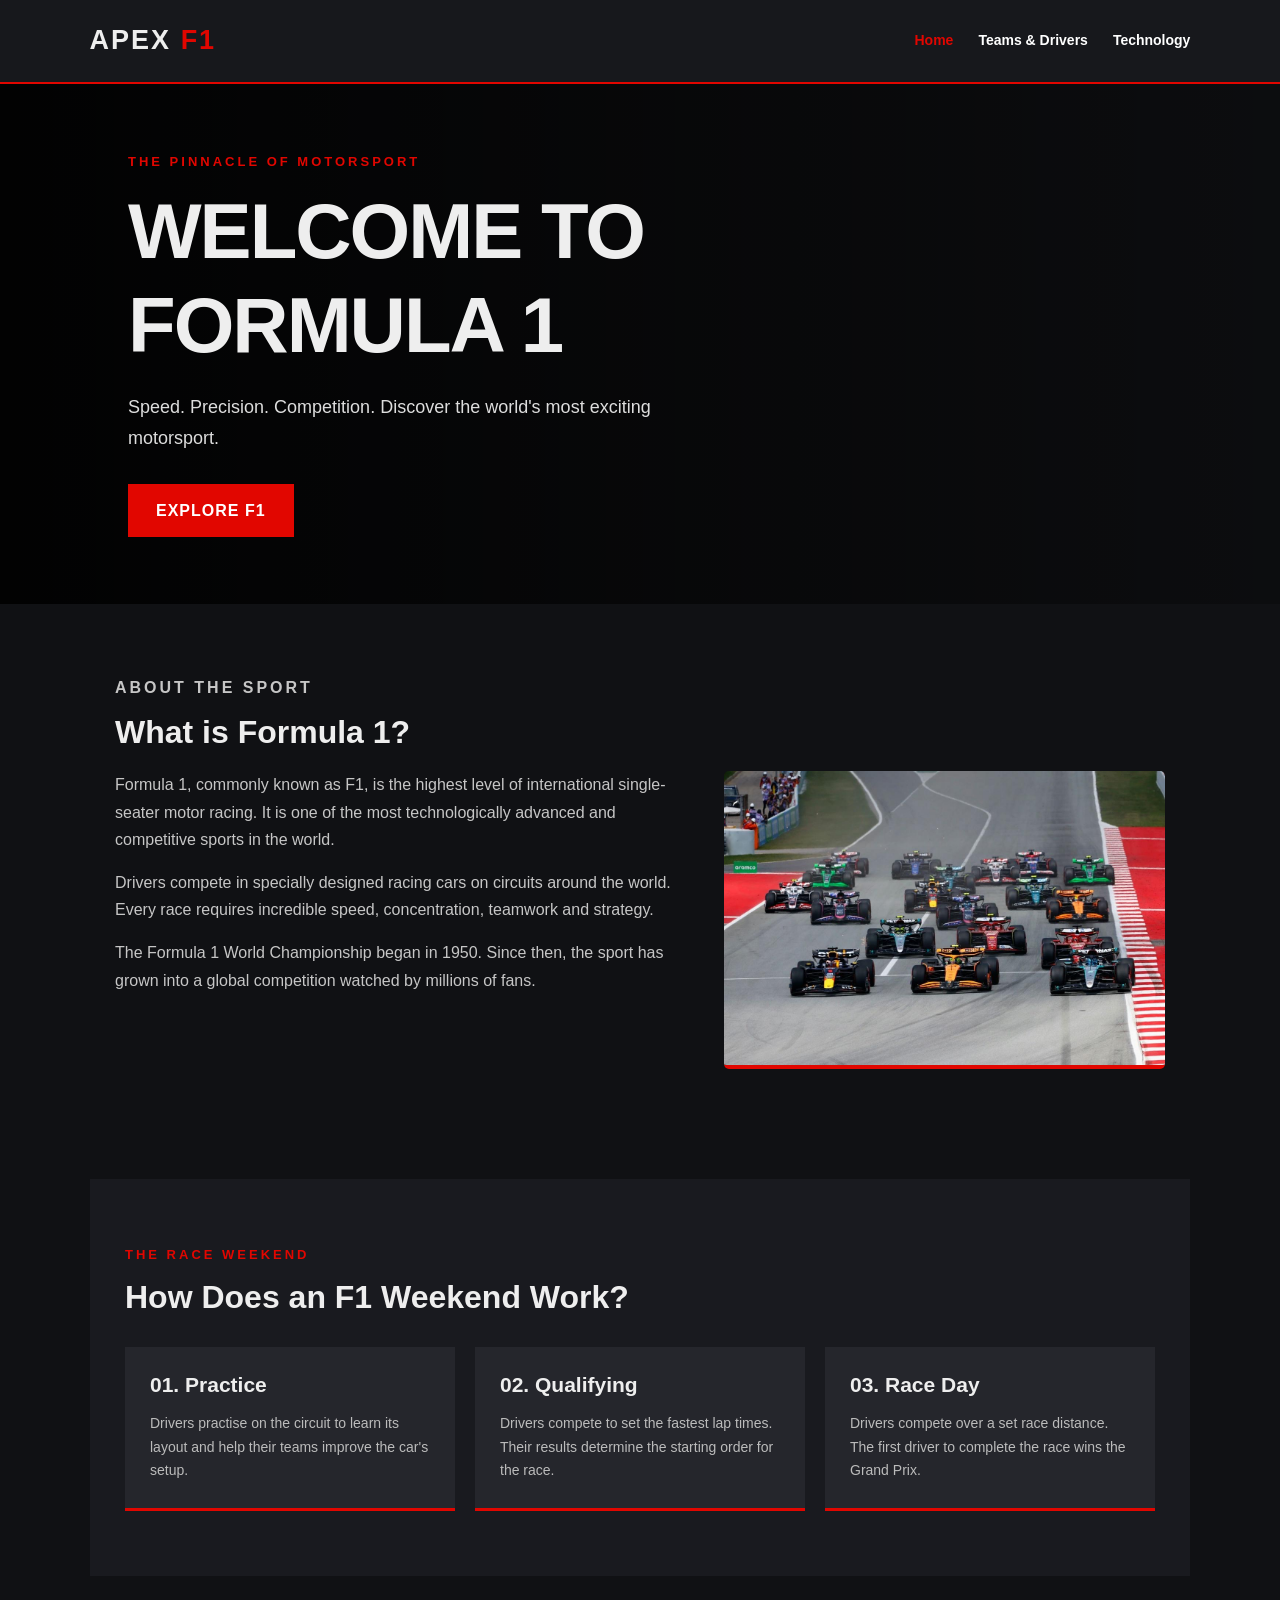
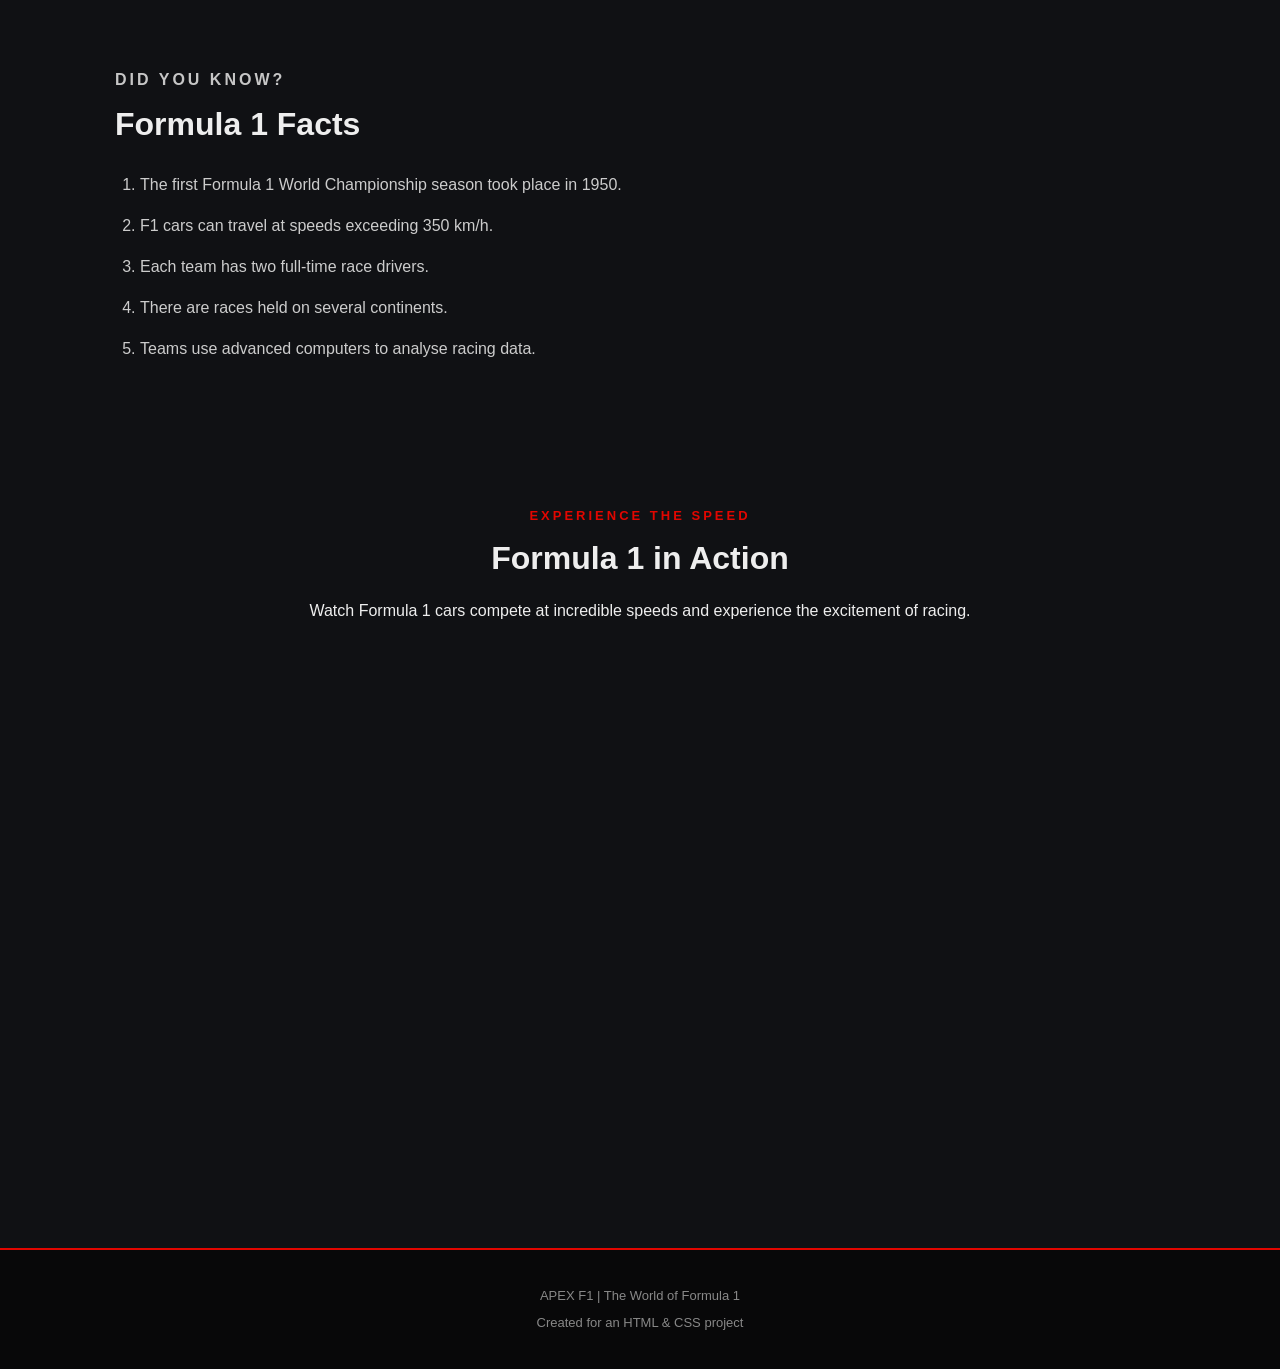
==== index.html @ 7bad1bf3 "first push" ====
<!DOCTYPE html>
<html lang="en">
<head>
    <meta charset="UTF-8">
    <meta name="viewport" content="width=device-width, initial-scale=1.0">
    <title>APEX | Formula 1</title>
    <link rel="stylesheet" href="style.css">
    <link rel="icon" type="image/png" href="Formula_Logo.png">
</head>

<body>

<header>
    <div class="logo">APEX<span> F1</span></div>

    <nav>
        <a class="active" href="index.html">Home</a>
        <a href="teams.html">Teams & Drivers</a>
        <a href="technology.html">Technology</a>
    </nav>
</header>

<section class="hero">
    <div class="hero-content">
        <p class="subtitle">THE PINNACLE OF MOTORSPORT</p>
        <h1>WELCOME TO<br>FORMULA 1</h1>
        <p>
            Speed. Precision. Competition.
            Discover the world's most exciting motorsport.
        </p>
        <a class="btn" href="teams.html">EXPLORE F1</a>
    </div>
</section>

<main>

    <section class="intro">
        <p class="subtitle">ABOUT THE SPORT</p>
        <h2>What is Formula 1?</h2>

        <img src="all cars.jpg"
             alt="Formula 1 cars racing on a circuit"
             class="float-img">

        <p>
            Formula 1, commonly known as F1, is the highest
            level of international single-seater motor racing.
            It is one of the most technologically advanced
            and competitive sports in the world.
        </p>

        <p>
            Drivers compete in specially designed racing cars
            on circuits around the world. Every race requires
            incredible speed, concentration, teamwork and
            strategy.
        </p>

        <p>
            The Formula 1 World Championship began in 1950.
            Since then, the sport has grown into a global
            competition watched by millions of fans.
        </p>

        <div class="clear"></div>
    </section>

    <section class="dark-section">
        <p class="subtitle">THE RACE WEEKEND</p>
        <h2>How Does an F1 Weekend Work?</h2>

        <div class="cards">

            <div class="card">
                <h3>01. Practice</h3>
                <p>
                    Drivers practise on the circuit to learn
                    its layout and help their teams improve
                    the car's setup.
                </p>
            </div>

            <div class="card">
                <h3>02. Qualifying</h3>
                <p>
                    Drivers compete to set the fastest lap
                    times. Their results determine the
                    starting order for the race.
                </p>
            </div>

            <div class="card">
                <h3>03. Race Day</h3>
                <p>
                    Drivers compete over a set race distance.
                    The first driver to complete the race
                    wins the Grand Prix.
                </p>
            </div>

        </div>
    </section>

    <section class="facts">
        <p class="subtitle">DID YOU KNOW?</p>
        <h2>Formula 1 Facts</h2>

        <ol>
            <li>The first Formula 1 World Championship
                season took place in 1950.</li>
            <li>F1 cars can travel at speeds exceeding
                350 km/h.</li>
            <li>Each team has two full-time race drivers.</li>
            <li>There are races held on several continents.</li>
            <li>Teams use advanced computers to analyse
                racing data.</li>
        </ol>
    </section>

    <section class="video-section">
        <p class="subtitle">EXPERIENCE THE SPEED</p>
        <h2>Formula 1 in Action</h2>

        <p>
            Watch Formula 1 cars compete at incredible
            speeds and experience the excitement of racing.
        </p>

        <div class="video-container">
           <iframe width="560" height="315" src="https://www.youtube.com/embed/iplqqfWecA4?si=iFHyHCrBmv_qvKdH" title="YouTube video player" frameborder="0" allow="accelerometer; autoplay; clipboard-write; encrypted-media; gyroscope; picture-in-picture; web-share" referrerpolicy="strict-origin-when-cross-origin" allowfullscreen></iframe>
        </div>
    </section>

</main>

<footer>
    <p>APEX F1 | The World of Formula 1</p>
    <p>Created for an HTML & CSS project</p>
</footer>

</body>
</html>
---- style.css ----
/* GENERAL STYLING */

* {
    margin: 0;
    padding: 0;
    box-sizing: border-box;
}

body {
    background-color: #101114;
    color: #eeeeee;
    font-family: Arial, Helvetica, sans-serif;
    line-height: 1.7;
}

html {
    scroll-behavior: smooth;
}

main {
    max-width: 1100px;
    margin: auto;
    padding: 0 25px;
}

h1, h2, h3 {
    line-height: 1.2;
}

h2 {
    font-size: 32px;
    margin-bottom: 20px;
}

p {
    margin-bottom: 16px;
}

.subtitle {
    color: #e10600;
    font-weight: bold;
    letter-spacing: 3px;
    font-size: 13px;
    margin-bottom: 12px;
}




header {
    background-color: #17181c;
    padding: 18px 7%;
    display: flex;
    justify-content: space-between;
    align-items: center;
    border-bottom: 2px solid #e10600;
}

.logo {
    font-size: 27px;
    font-weight: 900;
    letter-spacing: 2px;
}

.logo span {
    color: #e10600;
}

nav {
    display: flex;
    gap: 25px;
}

nav a {
    color: white;
    text-decoration: none;
    font-size: 14px;
    font-weight: bold;
    transition: 0.3s;
}

nav a:hover,
nav a.active {
    color: #e10600;
}



.hero {
    min-height: 520px;
    background:
        linear-gradient(90deg, rgba(0,0,0,0.9),
        rgba(0,0,0,0.25)),
        url("images/f1-home.jpg");

    background-size: cover;
    background-position: center;
    display: flex;
    align-items: center;
    padding: 60px 10%;
}

.hero-content {
    max-width: 600px;
}

.hero h1 {
    font-size: clamp(45px, 7vw, 78px);
    font-weight: 900;
    margin-bottom: 20px;
    letter-spacing: -2px;
}

.hero-content p:not(.subtitle) {
    font-size: 18px;
    color: #dddddd;
    margin-bottom: 30px;
}

.btn {
    display: inline-block;
    background-color: #e10600;
    color: white;
    text-decoration: none;
    padding: 13px 28px;
    font-weight: bold;
    letter-spacing: 1px;
    transition: 0.3s;
}

.btn:hover {
    background-color: white;
    color: #e10600;
}




.page-banner {
    background: linear-gradient(120deg, #25262c, #111114);
    text-align: center;
    padding: 85px 20px;
    border-bottom: 1px solid #333;
}

.page-banner h1 {
    font-size: clamp(40px, 6vw, 65px);
    margin-bottom: 15px;
}

.page-banner p:last-child {
    color: #bbbbbb;
}




.intro,
.facts {
    padding: 70px 0;
}

.intro p,
.facts p {
    color: #c6c6c6;
    font-size: 16px;
}



.float-img {
    float: right;
    width: 42%;
    margin: 0 0 20px 30px;
    border-radius: 5px;
    border-bottom: 4px solid #e10600;
}

.clear {
    clear: both;
}

.wide-img {
    width: 100%;
    max-height: 400px;
    object-fit: cover;
    margin: 20px 0;
    border-radius: 5px;
}




.dark-section {
    background-color: #191a1f;
    padding: 65px 35px;
    margin: 20px -25px;
}

.cards {
    display: grid;
    grid-template-columns: repeat(3, 1fr);
    gap: 20px;
    margin-top: 30px;
}

.card,
.team-card {
    background-color: #25262c;
    padding: 25px;
    border-bottom: 3px solid #e10600;
    transition: 0.3s;
}

.card:hover,
.team-card:hover {
    transform: translateY(-6px);
    background-color: #303137;
}

.card h3,
.team-card h3 {
    margin-bottom: 15px;
    font-size: 21px;
}

.card p,
.team-card p {
    color: #bbbbbb;
    font-size: 14px;
    margin: 0;
}




.team-grid {
    display: grid;
    grid-template-columns: repeat(2, 1fr);
    gap: 20px;
    margin-top: 30px;
}

.red {
    color: #e10600;
}

.blue {
    color: #3d9bff;
}

.orange {
    color: #ff8700;
}
.aqua {
    color: aqua;
}



ol, ul {
    padding-left: 25px;
    color: #cccccc;
}

li {
    padding: 7px 0;
}




table {
    width: 100%;
    border-collapse: collapse;
    margin-top: 25px;
    background-color: #191a1f;
}

th {
    background-color: #e10600;
    color: white;
    text-align: left;
}

th, td {
    padding: 13px 18px;
    border-bottom: 1px solid #393939;
}

tr:hover {
    background-color: #292a30;
}

.small-note {
    font-size: 12px;
    color: #888888;
    margin-top: 12px;
}



.video-section {
    padding: 65px 0;
    text-align: center;
}

.video-container {
    position: relative;
    width: 100%;
    max-width: 800px;
    aspect-ratio: 16 / 9;
    margin: 30px auto;
}

.video-container iframe {
    width: 100%;
    height: 100%;
    border: none;
}



footer {
    background-color: #080809;
    text-align: center;
    padding: 30px;
    margin-top: 40px;
    border-top: 2px solid #e10600;
}

footer p {
    color: #888888;
    font-size: 13px;
    margin: 5px;
}

@media (max-width: 700px) {

    header {
        flex-direction: column;
        gap: 15px;
    }

    nav {
        gap: 15px;
        flex-wrap: wrap;
        justify-content: center;
    }

    .hero {
        min-height: 430px;
        padding: 40px 7%;
    }

    .cards {
        grid-template-columns: 1fr;
    }

    .team-grid {
        grid-template-columns: 1fr;
    }

    .float-img {
        float: none;
        width: 100%;
        margin: 0 0 20px 0;
    }

    .dark-section {
        padding: 45px 20px;
        margin: 20px -25px;
    }
}
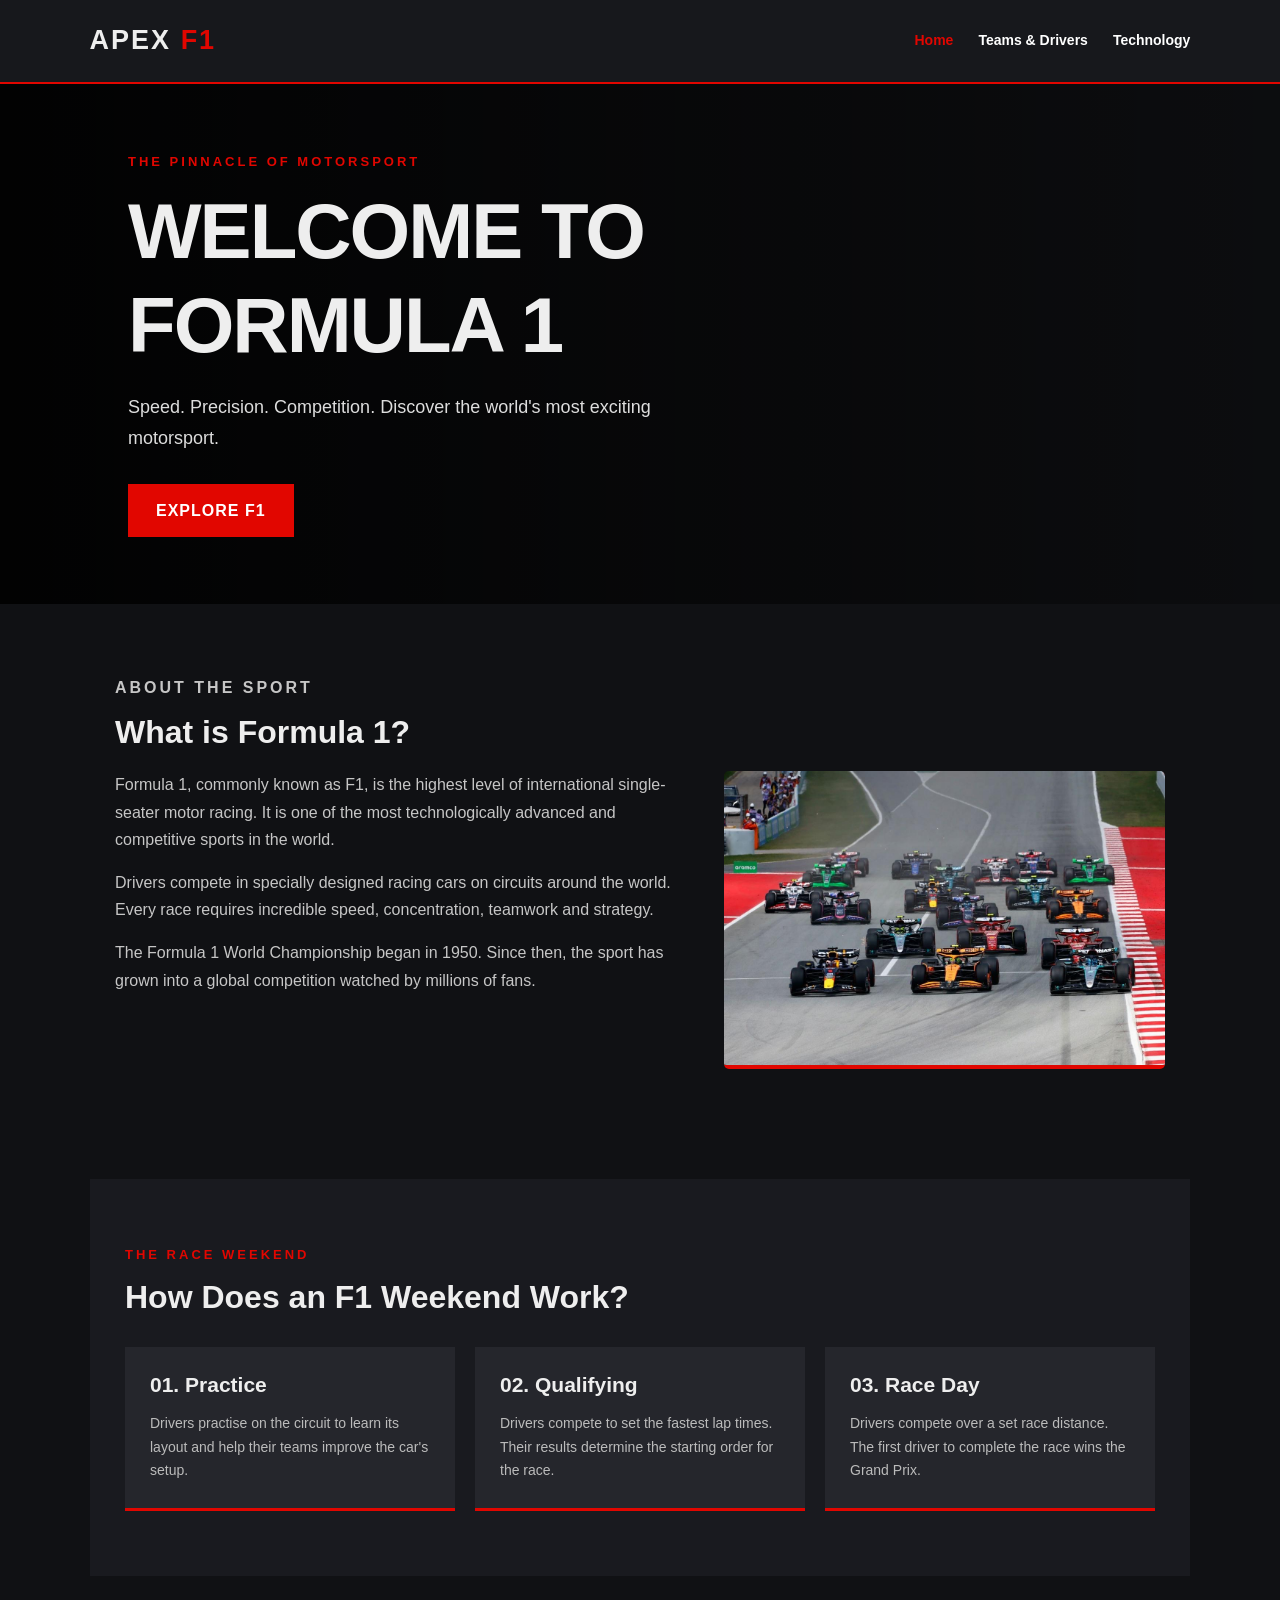
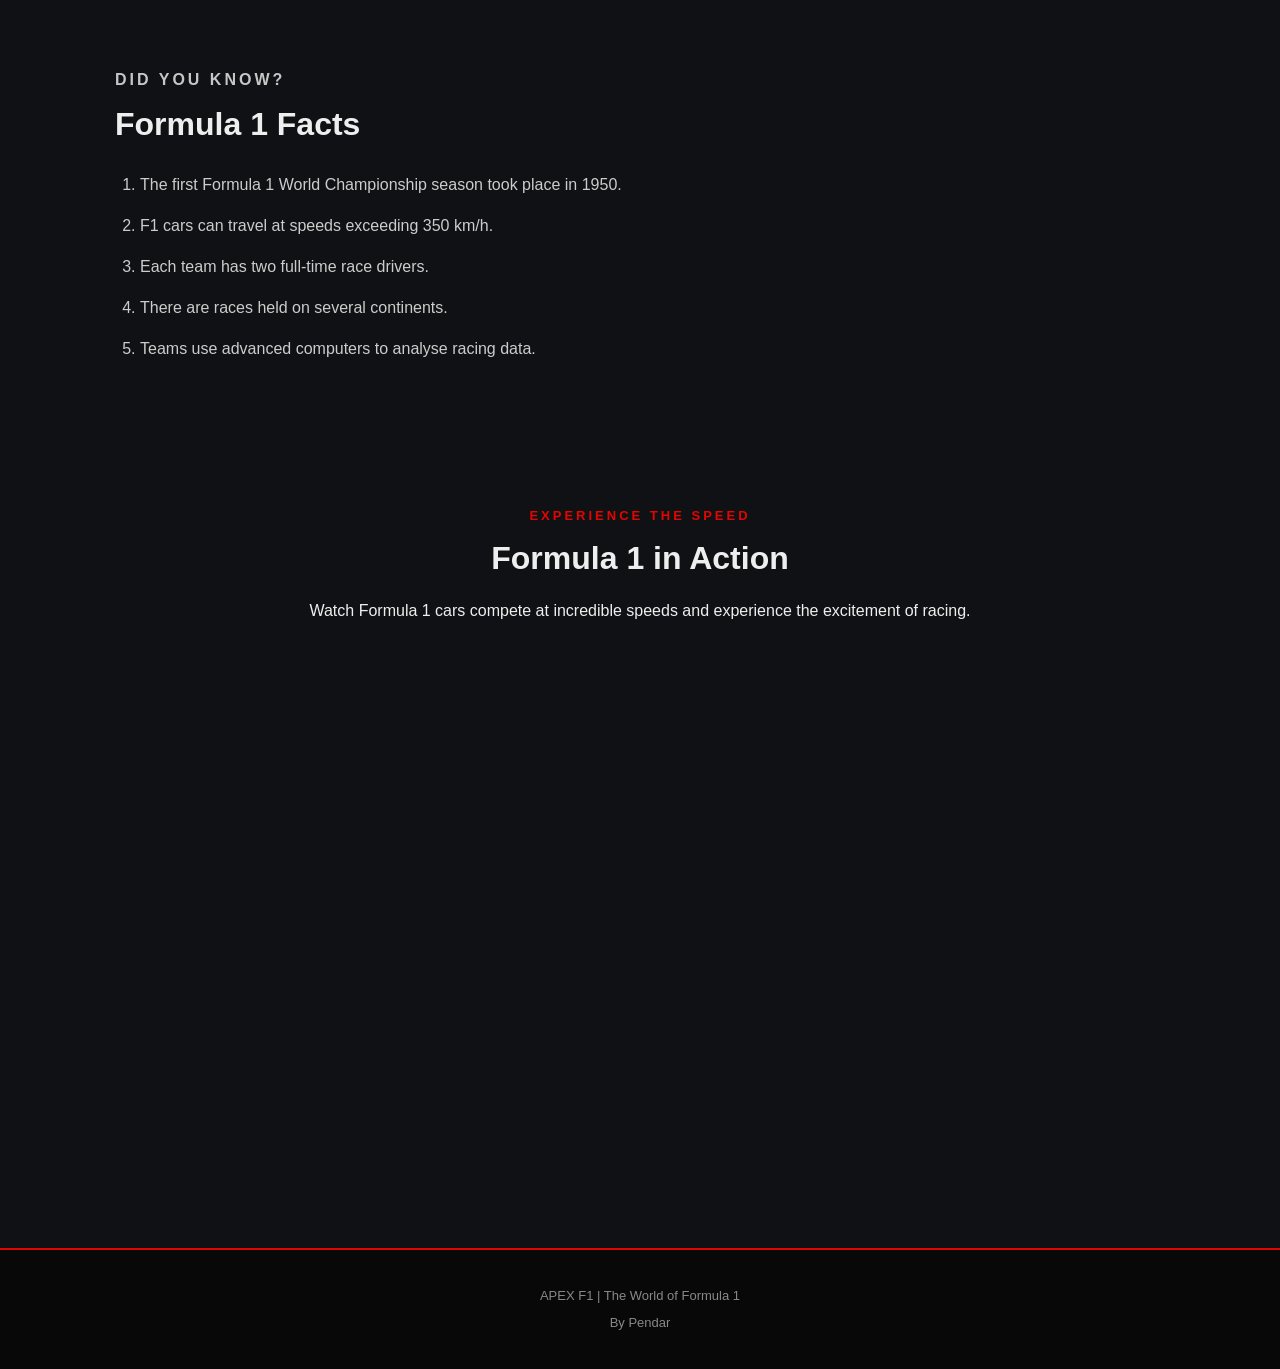
==== commit 9289842e: "Add author name to footer in index.html Updated the index.html file to include the author's name in " ====
--- a/index.html
+++ b/index.html
@@ -5,7 +5,7 @@
     <meta charset="UTF-8">
     <meta name="viewport" content="width=device-width, initial-scale=1.0">
     <title>APEX | Formula 1</title>
-    <link rel="stylesheet" href="style.css">
+    <link rel="stylesheet" href="style.css" >
     <link rel="icon" type="image/png" href="Formula_Logo.png">
 </head>
 
@@ -136,7 +136,7 @@
 
 <footer>
     <p>APEX F1 | The World of Formula 1</p>
-    <p>Created for an HTML & CSS project</p>
+    <p>By Pendar</p>
 </footer>
 
 </body>
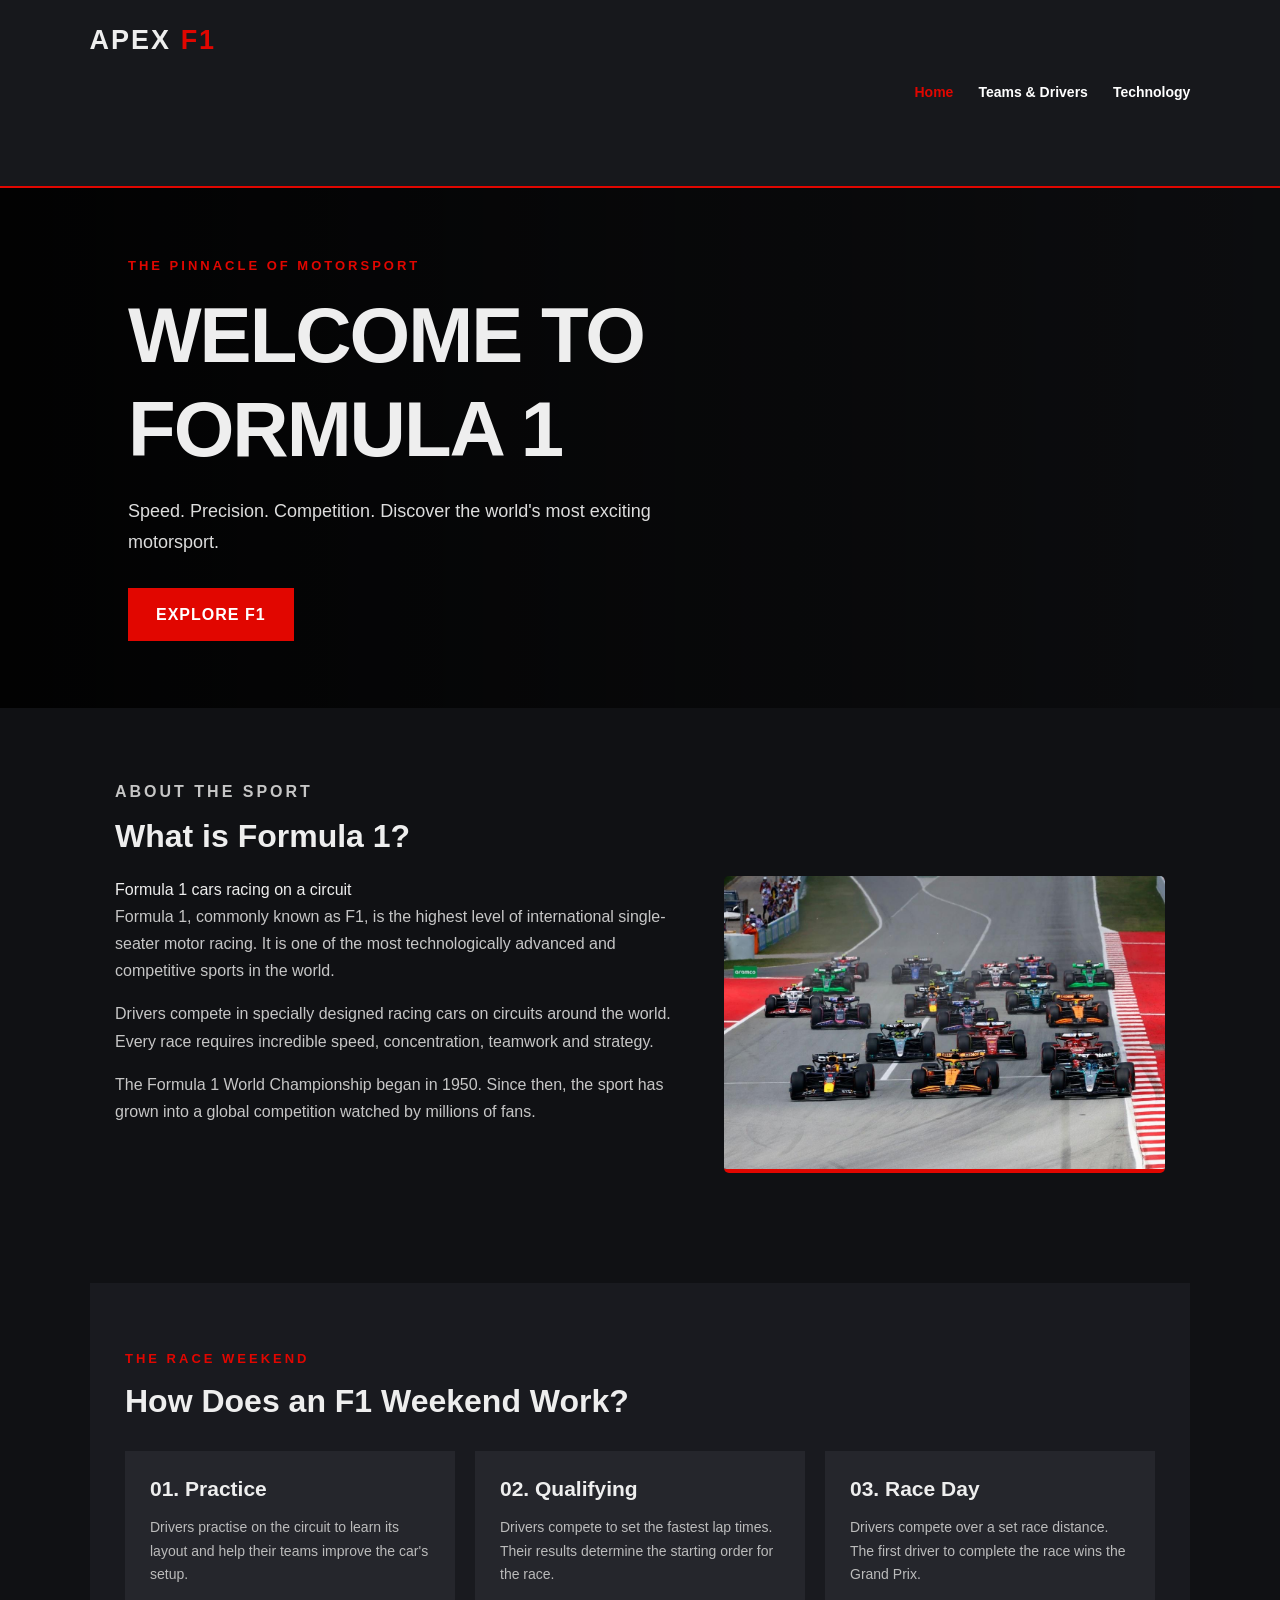
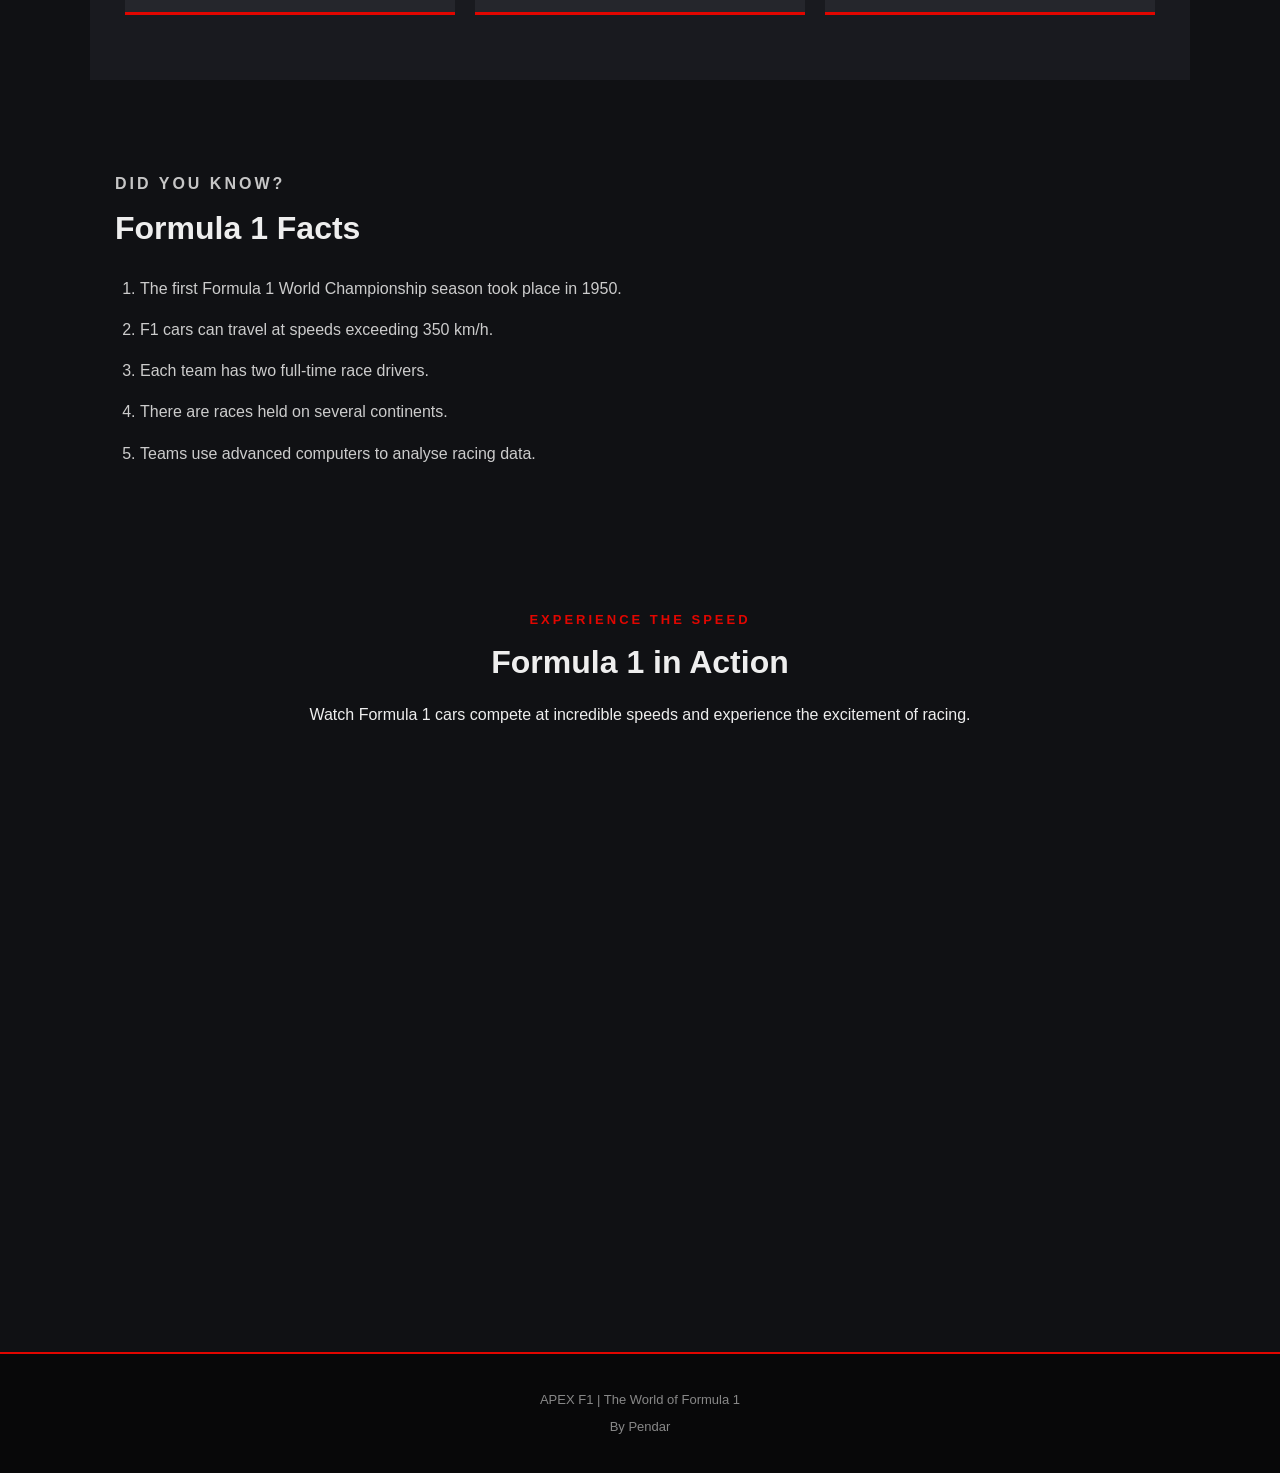
==== commit b1e4cc46: "Fix HTML formatting and add figure caption" ====
--- a/index.html
+++ b/index.html
@@ -38,11 +38,14 @@
     <section class="intro">
         <p class="subtitle">ABOUT THE SPORT</p>
         <h2>What is Formula 1?</h2>
-
-        <img src="all cars.jpg"
-             alt="Formula 1 cars racing on a circuit"
-             class="float-img">
-
+        <figure>
+            <img src="all cars.jpg"
+                 alt="Formula 1 cars racing on a circuit"
+                 class="float-img">
+            <figcaption>
+                Formula 1 cars racing on a circuit
+            </figcaption>
+        </figure>
         <p>
             Formula 1, commonly known as F1, is the highest
             level of international single-seater motor racing.
--- a/style.css
+++ b/style.css
@@ -45,7 +45,11 @@
     margin-bottom: 12px;
 }
 
-
+.logo {
+    width: 150px;
+    height: 150px;
+    object-fit: contain;
+}
 
 
 header {
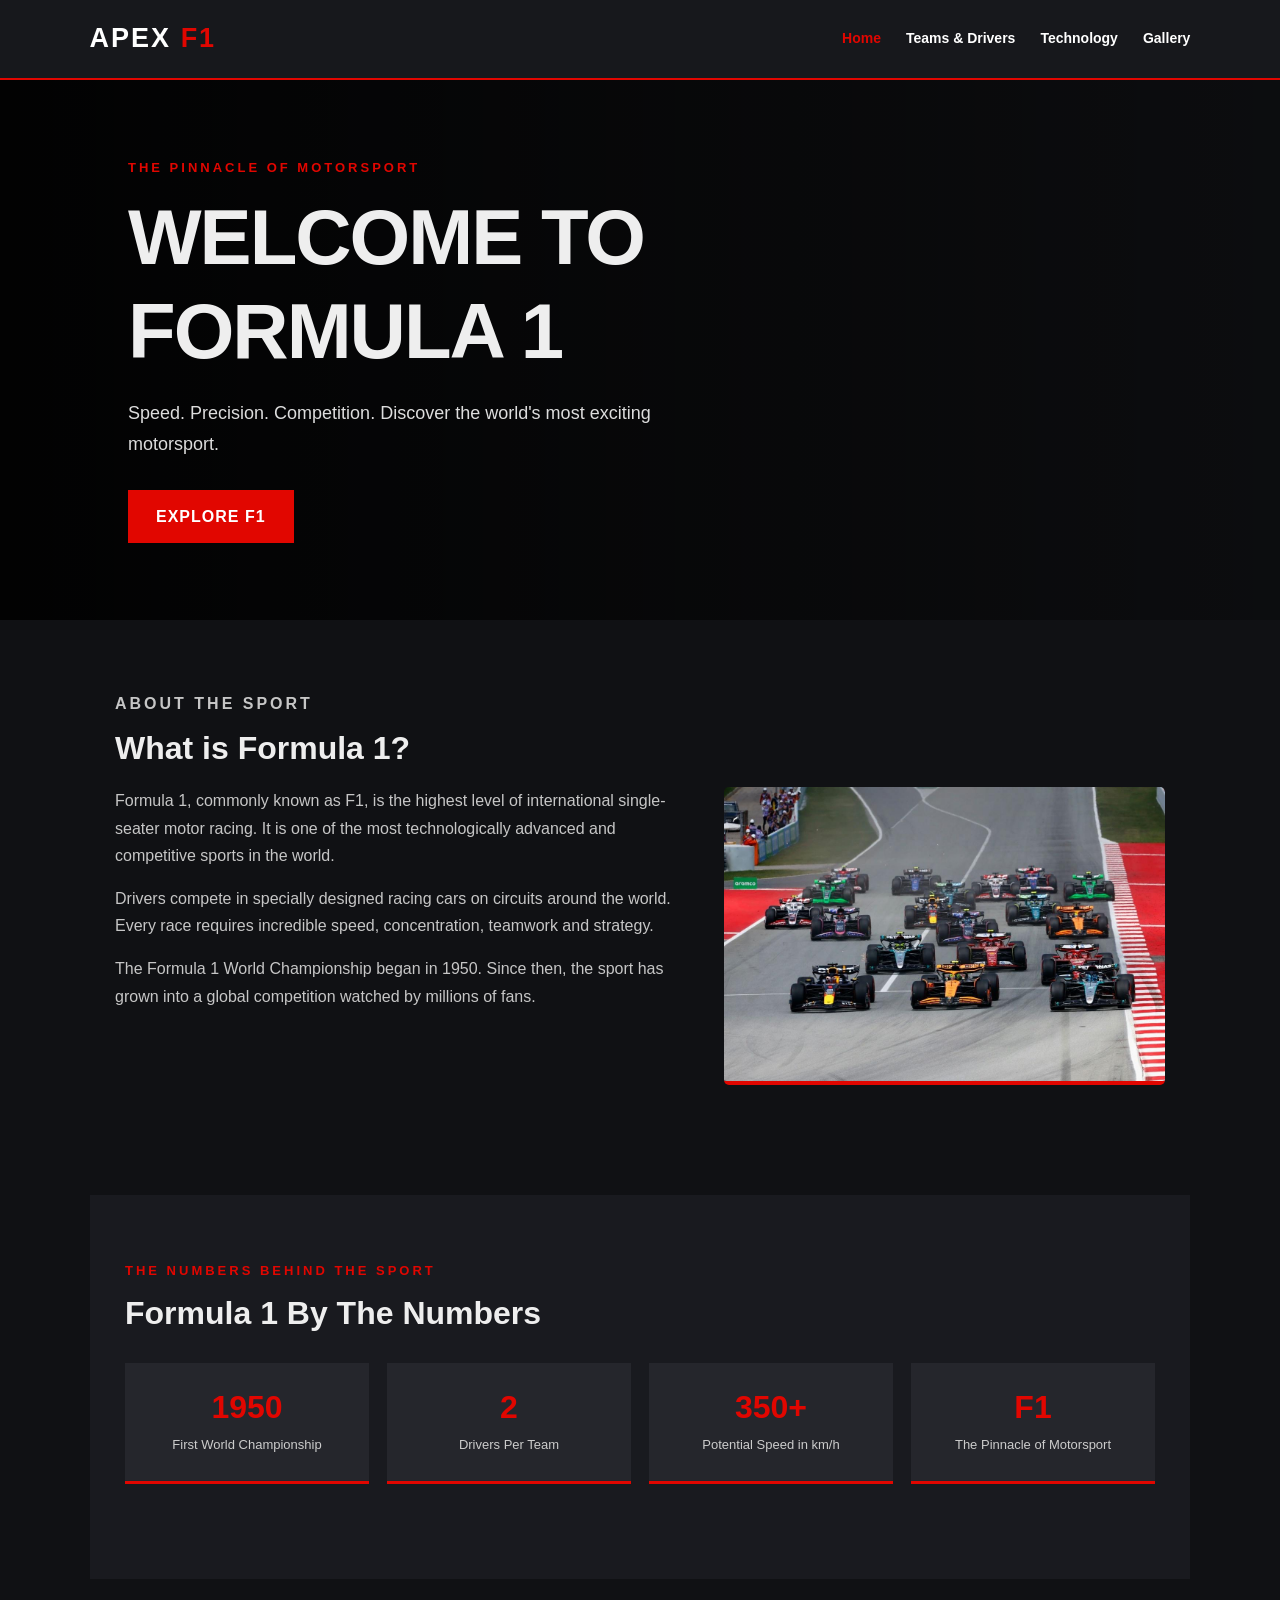
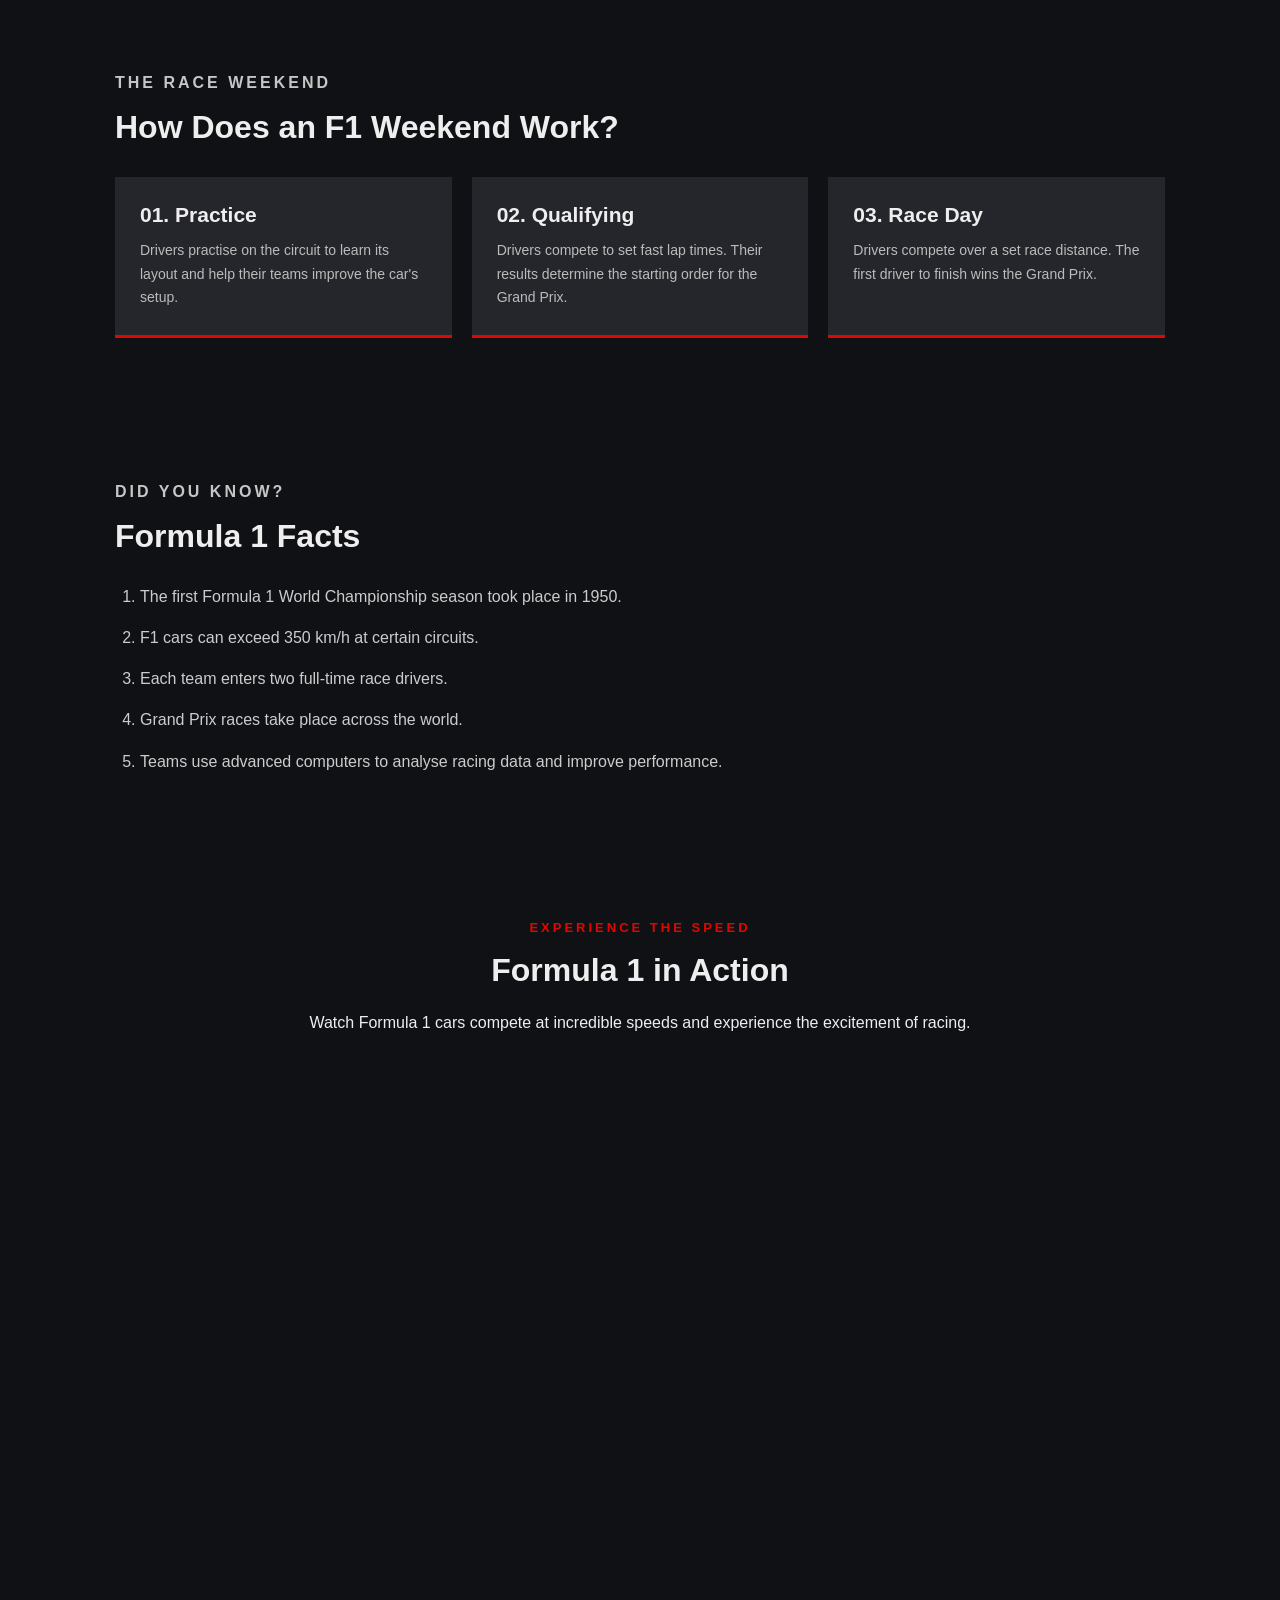
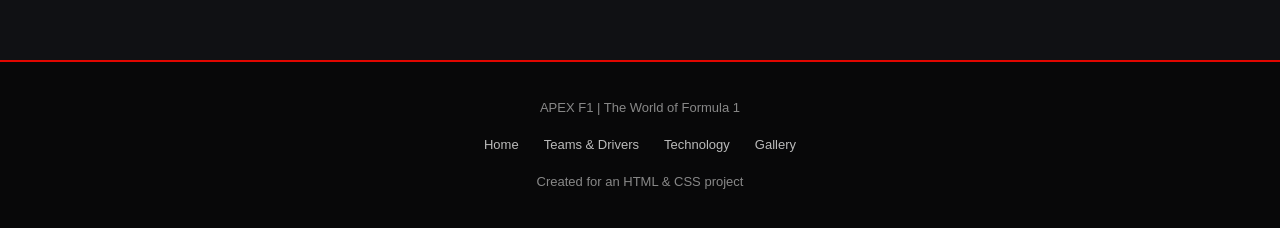
==== commit c9107cdd: "add gallery page and some new things" ====
--- a/index.html
+++ b/index.html
@@ -4,8 +4,10 @@
 <head>
     <meta charset="UTF-8">
     <meta name="viewport" content="width=device-width, initial-scale=1.0">
+
     <title>APEX | Formula 1</title>
-    <link rel="stylesheet" href="style.css" >
+
+    <link rel="stylesheet" href="style.css">
     <link rel="icon" type="image/png" href="Formula_Logo.png">
 </head>
 
@@ -18,17 +20,21 @@
         <a class="active" href="index.html">Home</a>
         <a href="teams.html">Teams & Drivers</a>
         <a href="technology.html">Technology</a>
+        <a href="gallery.html">Gallery</a>
     </nav>
 </header>
 
 <section class="hero">
     <div class="hero-content">
         <p class="subtitle">THE PINNACLE OF MOTORSPORT</p>
+
         <h1>WELCOME TO<br>FORMULA 1</h1>
+
         <p>
             Speed. Precision. Competition.
             Discover the world's most exciting motorsport.
         </p>
+
         <a class="btn" href="teams.html">EXPLORE F1</a>
     </div>
 </section>
@@ -37,15 +43,13 @@
 
     <section class="intro">
         <p class="subtitle">ABOUT THE SPORT</p>
+
         <h2>What is Formula 1?</h2>
-        <figure>
-            <img src="all cars.jpg"
-                 alt="Formula 1 cars racing on a circuit"
-                 class="float-img">
-            <figcaption>
-                Formula 1 cars racing on a circuit
-            </figcaption>
-        </figure>
+
+        <img src="all cars.jpg"
+             alt="Formula 1 cars racing on a circuit"
+             class="float-img">
+
         <p>
             Formula 1, commonly known as F1, is the highest
             level of international single-seater motor racing.
@@ -70,7 +74,38 @@
     </section>
 
     <section class="dark-section">
+        <p class="subtitle">THE NUMBERS BEHIND THE SPORT</p>
+
+        <h2>Formula 1 By The Numbers</h2>
+
+        <div class="stats-grid">
+
+            <div class="stat-card">
+                <h3>1950</h3>
+                <p>First World Championship</p>
+            </div>
+
+            <div class="stat-card">
+                <h3>2</h3>
+                <p>Drivers Per Team</p>
+            </div>
+
+            <div class="stat-card">
+                <h3>350+</h3>
+                <p>Potential Speed in km/h</p>
+            </div>
+
+            <div class="stat-card">
+                <h3>F1</h3>
+                <p>The Pinnacle of Motorsport</p>
+            </div>
+
+        </div>
+    </section>
+
+    <section class="intro">
         <p class="subtitle">THE RACE WEEKEND</p>
+
         <h2>How Does an F1 Weekend Work?</h2>
 
         <div class="cards">
@@ -87,9 +122,9 @@
             <div class="card">
                 <h3>02. Qualifying</h3>
                 <p>
-                    Drivers compete to set the fastest lap
-                    times. Their results determine the
-                    starting order for the race.
+                    Drivers compete to set fast lap times.
+                    Their results determine the starting
+                    order for the Grand Prix.
                 </p>
             </div>
 
@@ -97,8 +132,8 @@
                 <h3>03. Race Day</h3>
                 <p>
                     Drivers compete over a set race distance.
-                    The first driver to complete the race
-                    wins the Grand Prix.
+                    The first driver to finish wins the
+                    Grand Prix.
                 </p>
             </div>
 
@@ -107,22 +142,37 @@
 
     <section class="facts">
         <p class="subtitle">DID YOU KNOW?</p>
+
         <h2>Formula 1 Facts</h2>
 
         <ol>
-            <li>The first Formula 1 World Championship
-                season took place in 1950.</li>
-            <li>F1 cars can travel at speeds exceeding
-                350 km/h.</li>
-            <li>Each team has two full-time race drivers.</li>
-            <li>There are races held on several continents.</li>
-            <li>Teams use advanced computers to analyse
-                racing data.</li>
+            <li>
+                The first Formula 1 World Championship
+                season took place in 1950.
+            </li>
+
+            <li>
+                F1 cars can exceed 350 km/h at certain circuits.
+            </li>
+
+            <li>
+                Each team enters two full-time race drivers.
+            </li>
+
+            <li>
+                Grand Prix races take place across the world.
+            </li>
+
+            <li>
+                Teams use advanced computers to analyse
+                racing data and improve performance.
+            </li>
         </ol>
     </section>
 
     <section class="video-section">
         <p class="subtitle">EXPERIENCE THE SPEED</p>
+
         <h2>Formula 1 in Action</h2>
 
         <p>
@@ -131,7 +181,15 @@
         </p>
 
         <div class="video-container">
-           <iframe width="560" height="315" src="https://www.youtube.com/embed/iplqqfWecA4?si=iFHyHCrBmv_qvKdH" title="YouTube video player" frameborder="0" allow="accelerometer; autoplay; clipboard-write; encrypted-media; gyroscope; picture-in-picture; web-share" referrerpolicy="strict-origin-when-cross-origin" allowfullscreen></iframe>
+            <iframe
+                src="https://www.youtube.com/embed/iplqqfWecA4"
+                title="Formula 1 racing video"
+                allow="accelerometer; autoplay; clipboard-write;
+                       encrypted-media; gyroscope;
+                       picture-in-picture; web-share"
+                referrerpolicy="strict-origin-when-cross-origin"
+                allowfullscreen>
+            </iframe>
         </div>
     </section>
 
@@ -139,7 +197,15 @@
 
 <footer>
     <p>APEX F1 | The World of Formula 1</p>
-    <p>By Pendar</p>
+
+    <div class="footer-links">
+        <a href="index.html">Home</a>
+        <a href="teams.html">Teams & Drivers</a>
+        <a href="technology.html">Technology</a>
+        <a href="gallery.html">Gallery</a>
+    </div>
+
+    <p>Created for an HTML & CSS project</p>
 </footer>
 
 </body>
--- a/style.css
+++ b/style.css
@@ -1,5 +1,9 @@
 
-/* GENERAL STYLING */
+/* =====================================
+   APEX F1 - MAIN STYLESHEET
+   ===================================== */
+
+/* RESET */
 
 * {
     margin: 0;
@@ -7,15 +11,15 @@
     box-sizing: border-box;
 }
 
+html {
+    scroll-behavior: smooth;
+}
+
 body {
-    background-color: #101114;
+    background: #101114;
     color: #eeeeee;
     font-family: Arial, Helvetica, sans-serif;
     line-height: 1.7;
-}
-
-html {
-    scroll-behavior: smooth;
 }
 
 main {
@@ -33,38 +37,40 @@
     margin-bottom: 20px;
 }
 
+h3 {
+    margin-bottom: 12px;
+}
+
 p {
     margin-bottom: 16px;
 }
 
-.subtitle {
-    color: #e10600;
-    font-weight: bold;
-    letter-spacing: 3px;
-    font-size: 13px;
-    margin-bottom: 12px;
-}
-
-.logo {
-    width: 150px;
-    height: 150px;
-    object-fit: contain;
-}
-
+a {
+    color: inherit;
+}
+
+img {
+    max-width: 100%;
+}
+
+/* HEADER AND NAVIGATION */
 
 header {
-    background-color: #17181c;
-    padding: 18px 7%;
+    background: #17181c;
+    padding: 16px 7%;
     display: flex;
     justify-content: space-between;
     align-items: center;
+    gap: 20px;
     border-bottom: 2px solid #e10600;
 }
 
 .logo {
+    color: white;
     font-size: 27px;
     font-weight: 900;
     letter-spacing: 2px;
+    white-space: nowrap;
 }
 
 .logo span {
@@ -73,6 +79,8 @@
 
 nav {
     display: flex;
+    align-items: center;
+    flex-wrap: wrap;
     gap: 25px;
 }
 
@@ -81,7 +89,7 @@
     text-decoration: none;
     font-size: 14px;
     font-weight: bold;
-    transition: 0.3s;
+    transition: color 0.3s;
 }
 
 nav a:hover,
@@ -89,14 +97,43 @@
     color: #e10600;
 }
 
-
+/* GENERAL TEXT */
+
+.subtitle {
+    color: #e10600;
+    font-weight: bold;
+    letter-spacing: 3px;
+    font-size: 13px;
+    margin-bottom: 12px;
+}
+
+.red {
+    color: #e10600;
+}
+
+.blue {
+    color: #3d9bff;
+}
+
+.orange {
+    color: #ff8700;
+}
+
+.aqua {
+    color: #00d2be;
+}
+
+/* HOMEPAGE HERO */
 
 .hero {
-    min-height: 520px;
+    min-height: 540px;
     background:
-        linear-gradient(90deg, rgba(0,0,0,0.9),
-        rgba(0,0,0,0.25)),
-        url("images/f1-home.jpg");
+        linear-gradient(
+            90deg,
+            rgba(0,0,0,0.9),
+            rgba(0,0,0,0.25)
+        ),
+        url("f1-home.jpg");
 
     background-size: cover;
     background-position: center;
@@ -124,7 +161,7 @@
 
 .btn {
     display: inline-block;
-    background-color: #e10600;
+    background: #e10600;
     color: white;
     text-decoration: none;
     padding: 13px 28px;
@@ -134,12 +171,11 @@
 }
 
 .btn:hover {
-    background-color: white;
-    color: #e10600;
-}
-
-
-
+    background: white;
+    color: #e10600;
+}
+
+/* PAGE BANNERS */
 
 .page-banner {
     background: linear-gradient(120deg, #25262c, #111114);
@@ -157,8 +193,7 @@
     color: #bbbbbb;
 }
 
-
-
+/* CONTENT SECTIONS */
 
 .intro,
 .facts {
@@ -171,11 +206,19 @@
     font-size: 16px;
 }
 
-
+.dark-section {
+    background: #191a1f;
+    padding: 65px 35px;
+    margin: 20px -25px;
+}
+
+/* FLOATING IMAGES */
 
 .float-img {
     float: right;
     width: 42%;
+    max-height: 320px;
+    object-fit: cover;
     margin: 0 0 20px 30px;
     border-radius: 5px;
     border-bottom: 4px solid #e10600;
@@ -193,16 +236,10 @@
     border-radius: 5px;
 }
 
-
-
-
-.dark-section {
-    background-color: #191a1f;
-    padding: 65px 35px;
-    margin: 20px -25px;
-}
-
-.cards {
+/* GENERAL CARDS */
+
+.cards,
+.team-grid {
     display: grid;
     grid-template-columns: repeat(3, 1fr);
     gap: 20px;
@@ -211,7 +248,7 @@
 
 .card,
 .team-card {
-    background-color: #25262c;
+    background: #25262c;
     padding: 25px;
     border-bottom: 3px solid #e10600;
     transition: 0.3s;
@@ -220,13 +257,7 @@
 .card:hover,
 .team-card:hover {
     transform: translateY(-6px);
-    background-color: #303137;
-}
-
-.card h3,
-.team-card h3 {
-    margin-bottom: 15px;
-    font-size: 21px;
+    background: #303137;
 }
 
 .card p,
@@ -236,54 +267,133 @@
     margin: 0;
 }
 
-
-
-
-.team-grid {
+.card h3,
+.team-card h3 {
+    font-size: 21px;
+}
+
+/* STATISTICS */
+
+.stats-grid {
     display: grid;
-    grid-template-columns: repeat(2, 1fr);
+    grid-template-columns: repeat(4, 1fr);
+    gap: 18px;
+    margin: 30px 0;
+}
+
+.stat-card {
+    background: #25262c;
+    padding: 25px 15px;
+    text-align: center;
+    border-bottom: 3px solid #e10600;
+    transition: 0.3s;
+}
+
+.stat-card:hover {
+    transform: translateY(-5px);
+    background: #303137;
+}
+
+.stat-card h3 {
+    color: #e10600;
+    font-size: 32px;
+    margin-bottom: 8px;
+}
+
+.stat-card p {
+    color: #cccccc;
+    font-size: 13px;
+    margin: 0;
+}
+
+/* DRIVER PROFILES */
+
+.driver-grid {
+    display: grid;
+    grid-template-columns: repeat(3, 1fr);
+    gap: 22px;
+    margin-top: 30px;
+}
+
+.driver-card {
+    background: #25262c;
+    overflow: hidden;
+    border-bottom: 3px solid #e10600;
+    transition: 0.3s;
+}
+
+.driver-card:hover {
+    transform: translateY(-6px);
+    background: #303137;
+}
+
+.driver-card img {
+    width: 100%;
+    height: 240px;
+    object-fit: cover;
+    display: block;
+}
+
+.driver-info {
+    padding: 20px;
+}
+
+.driver-info p {
+    color: #bbbbbb;
+    font-size: 14px;
+    margin: 5px 0;
+}
+
+/* GALLERY */
+
+.gallery-grid {
+    display: grid;
+    grid-template-columns: repeat(3, 1fr);
     gap: 20px;
-    margin-top: 30px;
-}
-
-.red {
-    color: #e10600;
-}
-
-.blue {
-    color: #3d9bff;
-}
-
-.orange {
-    color: #ff8700;
-}
-.aqua {
-    color: aqua;
-}
-
-
-
-ol, ul {
-    padding-left: 25px;
-    color: #cccccc;
-}
-
-li {
-    padding: 7px 0;
-}
-
-
-
+    margin: 35px 0;
+}
+
+.gallery-item {
+    background: #25262c;
+    overflow: hidden;
+    border-bottom: 3px solid #e10600;
+    transition: 0.3s;
+}
+
+.gallery-item:hover {
+    transform: translateY(-5px);
+}
+
+.gallery-item img {
+    width: 100%;
+    height: 230px;
+    object-fit: cover;
+    display: block;
+    transition: transform 0.4s;
+}
+
+.gallery-item:hover img {
+    transform: scale(1.04);
+}
+
+.gallery-item p {
+    padding: 15px;
+    margin: 0;
+    color: #eeeeee;
+    font-weight: bold;
+}
+
+/* TABLES */
 
 table {
     width: 100%;
     border-collapse: collapse;
     margin-top: 25px;
-    background-color: #191a1f;
+    background: #191a1f;
 }
 
 th {
-    background-color: #e10600;
+    background: #e10600;
     color: white;
     text-align: left;
 }
@@ -294,7 +404,7 @@
 }
 
 tr:hover {
-    background-color: #292a30;
+    background: #292a30;
 }
 
 .small-note {
@@ -303,7 +413,18 @@
     margin-top: 12px;
 }
 
-
+/* LISTS */
+
+ol, ul {
+    padding-left: 25px;
+    color: #cccccc;
+}
+
+li {
+    padding: 7px 0;
+}
+
+/* VIDEO */
 
 .video-section {
     padding: 65px 0;
@@ -324,12 +445,12 @@
     border: none;
 }
 
-
+/* FOOTER */
 
 footer {
-    background-color: #080809;
+    background: #080809;
     text-align: center;
-    padding: 30px;
+    padding: 30px 20px;
     margin-top: 40px;
     border-top: 2px solid #e10600;
 }
@@ -340,17 +461,49 @@
     margin: 5px;
 }
 
+.footer-links {
+    display: flex;
+    justify-content: center;
+    flex-wrap: wrap;
+    gap: 25px;
+    margin: 15px 0;
+}
+
+.footer-links a {
+    color: #bbbbbb;
+    text-decoration: none;
+    font-size: 13px;
+    transition: 0.3s;
+}
+
+.footer-links a:hover {
+    color: #e10600;
+}
+
+/* RESPONSIVE DESIGN */
+
+@media (max-width: 850px) {
+    .cards,
+    .team-grid,
+    .driver-grid,
+    .gallery-grid {
+        grid-template-columns: repeat(2, 1fr);
+    }
+
+    .stats-grid {
+        grid-template-columns: repeat(2, 1fr);
+    }
+}
+
 @media (max-width: 700px) {
-
     header {
         flex-direction: column;
         gap: 15px;
     }
 
     nav {
+        justify-content: center;
         gap: 15px;
-        flex-wrap: wrap;
-        justify-content: center;
     }
 
     .hero {
@@ -358,18 +511,11 @@
         padding: 40px 7%;
     }
 
-    .cards {
-        grid-template-columns: 1fr;
-    }
-
-    .team-grid {
-        grid-template-columns: 1fr;
-    }
-
     .float-img {
         float: none;
         width: 100%;
-        margin: 0 0 20px 0;
+        max-height: 350px;
+        margin: 0 0 20px;
     }
 
     .dark-section {
@@ -377,3 +523,21 @@
         margin: 20px -25px;
     }
 }
+
+@media (max-width: 450px) {
+    .cards,
+    .team-grid,
+    .driver-grid,
+    .gallery-grid {
+        grid-template-columns: 1fr;
+    }
+
+    h2 {
+        font-size: 27px;
+    }
+
+    th, td {
+        padding: 10px;
+        font-size: 13px;
+    }
+}
